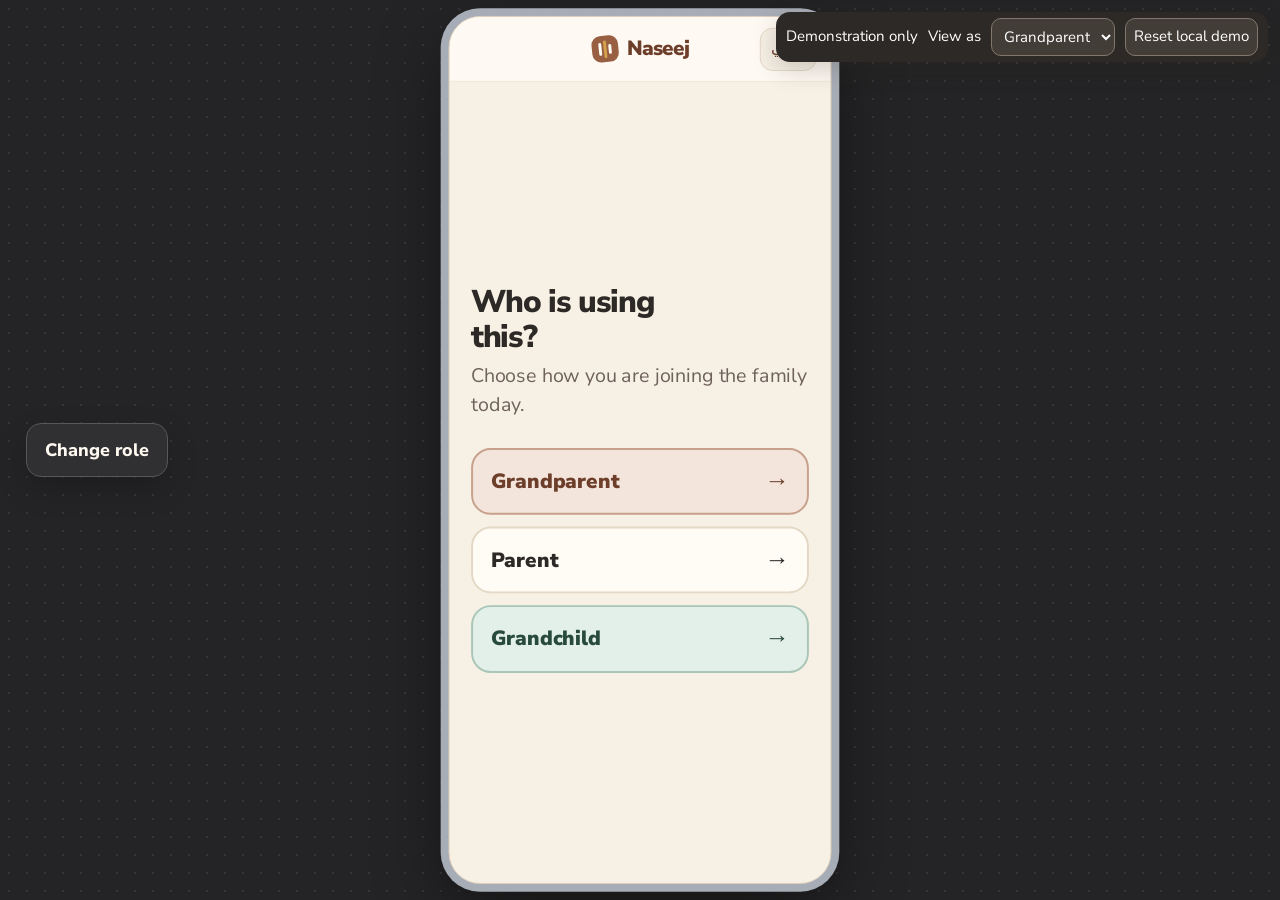
==== index.html @ 4880647a "Publish Naseej prototype on GitHub Pages" ====
<!doctype html>
<html lang="en">
<head>
  <meta charset="utf-8">
  <meta name="viewport" content="width=device-width, initial-scale=1, viewport-fit=cover">
  <meta name="theme-color" content="#f7f0e5">
  <title>Naseej — family moments, skills and stories</title>
  <link rel="stylesheet" href="app.css">
  <script src="app.js" defer></script>
</head>
<body>
  <div id="demo-tools" class="demo-tools" hidden aria-label="Prototype demonstration controls">
    <span>Demonstration only</span>
    <label for="role-switch">View as</label>
    <select id="role-switch"><option value="Grandparent">Grandparent</option><option value="Parent">Parent</option><option value="Grandchild">Grandchild</option></select>
    <button type="button" id="reset-demo" class="demo-reset">Reset local demo</button>
  </div>
  <button type="button" id="show-role-choice" class="stage-role-button" hidden>Change role</button>
  <main class="app-frame" id="app-frame">
    <header class="topbar">
      <button id="back-button" class="back-button" type="button" hidden><span aria-hidden="true">←</span> Back</button>
      <a class="brand" href="#home" aria-label="Naseej Home"><span class="brand-mark" aria-hidden="true"><i></i><i></i><i></i></span><span>Naseej</span></a>
      <div class="topbar-tools"><span id="role-label" class="role-label"></span><button id="language-toggle" class="language-toggle" type="button" aria-label="Switch to Arabic">عربي</button></div>
    </header>
    <section id="role-screen" class="role-screen" hidden aria-labelledby="role-title">
      <div class="role-copy"><h1 id="role-title">Who is using this?</h1><p>Choose how you are joining the family today.</p></div>
      <div class="role-options">
        <button class="role-option role-grandparent" data-role="Grandparent" type="button"><span>Grandparent</span><span class="option-arrow" aria-hidden="true">→</span></button>
        <button class="role-option role-parent" data-role="Parent" type="button"><span>Parent</span><span class="option-arrow" aria-hidden="true">→</span></button>
        <button class="role-option role-grandchild" data-role="Grandchild" type="button"><span>Grandchild</span><span class="option-arrow" aria-hidden="true">→</span></button>
      </div>
    </section>
    <div id="screen-root" class="screen-root" hidden>
      <div id="view-content" class="view-content" tabindex="-1"></div>
      <div id="action-bar" class="action-bar" hidden></div>
    </div>
    <nav id="tab-bar" class="tab-bar" aria-label="Main navigation" hidden>
      <button type="button" data-tab="home"><span class="tab-symbol" aria-hidden="true"><svg viewBox="0 0 24 24"><path d="m3.5 10 8.5-7 8.5 7v10H14v-6h-4v6H3.5z"/></svg></span><span>Home</span></button>
      <button type="button" data-tab="today"><span class="tab-symbol" aria-hidden="true"><svg viewBox="0 0 24 24"><rect x="3.5" y="5" width="17" height="16" rx="2.5"/><path d="M7.5 3v4M16.5 3v4M4 9.5h16M8 13h3v3H8z"/></svg></span><span>Today</span></button>
      <button type="button" data-tab="skills"><span class="tab-symbol" aria-hidden="true"><svg viewBox="0 0 24 24"><path d="m2.5 8.5 9.5-5 9.5 5-9.5 5zM6.5 11v5.5c3.5 2.5 7.5 2.5 11 0V11M21.5 9v6"/></svg></span><span>Skills</span></button>
      <button type="button" data-tab="memories"><span class="tab-symbol" aria-hidden="true"><svg viewBox="0 0 24 24"><rect x="4" y="4" width="14" height="16" rx="2"/><path d="M8 4V2.5h12v16h-2M7 15l3-3 2.5 2 2-2 3.5 4H7z"/></svg></span><span>Memories</span></button>
      <button type="button" data-tab="recipes"><span class="tab-symbol" aria-hidden="true"><svg viewBox="0 0 24 24"><path d="M7 3v7M4.5 3v4c0 2 1 3 2.5 3s2.5-1 2.5-3V3M7 10v11M17 3c-2 2-3 5-3 9h6V3M17 12v9"/></svg></span><span>Recipes</span></button>
    </nav>
  </main>
  <input id="media-input" type="file" accept="image/*,video/*,audio/*" multiple hidden>
  <div id="live-region" class="sr-only" aria-live="polite" aria-atomic="true"></div>
</body>
</html>
---- app.css ----
@font-face{font-family:Nunito;src:url("assets/fonts/NunitoSans-variable-latin.woff2") format("woff2");font-style:normal;font-weight:100 1000;font-display:swap}
@font-face{font-family:NaseejArabic;src:url("assets/fonts/DejaVuSans.ttf") format("truetype");font-style:normal;font-weight:100 1000;font-display:swap}
:root{font-family:Nunito,"Trebuchet MS",sans-serif;color:#2d2926;background:#f7f0e5;font-synthesis:none;text-rendering:optimizeLegibility;--sand:#f7f0e5;--cream:#fffbf5;--ink:#2d2926;--muted:#6e625b;--line:#e4d8c6;--clay:#985f42;--clay-deep:#6d3f2b;--pine:#3e6b59;--pine-deep:#284a3c;--saffron:#d3a24b;--rose:#e8c5b4;--mint:#c6ded3;--page-max:760px;--nav-h:78px;--action-h:96px;--safe-bottom:env(safe-area-inset-bottom,0px)}
*{box-sizing:border-box}html{min-width:320px;min-height:100%;background:var(--sand);scrollbar-color:#b99c7c var(--sand)}body{margin:0;min-height:100vh;background:linear-gradient(180deg,#fffbf5 0,#f7f0e5 44rem);font-size:20px;line-height:1.45}button,select{font:inherit;color:inherit}button{cursor:pointer}button:focus-visible,a:focus-visible,select:focus-visible,.photo-target:focus-visible{outline:4px solid var(--saffron);outline-offset:3px}button:active{transform:scale(.985)}img{display:block;max-width:100%;object-fit:cover}h1,h2,h3,p{margin-top:0}h1{font-size:clamp(28px,7vw,38px);line-height:1.08;letter-spacing:-.035em;font-weight:850;margin-bottom:8px}h2{font-size:28px;line-height:1.14;letter-spacing:-.025em;margin-bottom:4px}h3{font-size:22px;line-height:1.2;margin-bottom:4px}p{margin-bottom:12px}.sr-only{position:absolute;width:1px;height:1px;padding:0;margin:-1px;overflow:hidden;clip:rect(0,0,0,0);white-space:nowrap;border:0}
.app-frame{width:min(100%,var(--page-max));min-height:100dvh;margin-inline:auto;position:relative;background:rgba(255,251,245,.34);border-inline:1px solid rgba(228,216,198,.5);display:flex;flex-direction:column}.topbar{height:66px;flex:0 0 66px;display:grid;grid-template-columns:1fr auto 1fr;align-items:center;padding-inline:20px;border-bottom:1px solid rgba(228,216,198,.72);background:rgba(255,251,245,.86);z-index:3}.brand{display:flex;align-items:center;gap:9px;font-size:21px;font-weight:900;letter-spacing:-.04em;text-decoration:none;color:var(--clay-deep);grid-column:2}.brand-mark{height:27px;width:27px;border-radius:9px;background:var(--clay);display:flex;align-items:center;justify-content:center;gap:2px;transform:rotate(-6deg)}.brand-mark i{display:block;width:3px;border-radius:9px;background:var(--cream);height:13px}.brand-mark i:nth-child(2){height:18px;background:var(--saffron)}.brand-mark i:nth-child(3){height:10px}.back-button{grid-column:1;grid-row:1;justify-self:start;border:0;background:none;padding:8px 10px 8px 0;min-height:48px;color:var(--clay-deep);font-weight:800}.back-button span{font-size:25px;vertical-align:-1px;margin-right:5px}.role-label{grid-column:3;justify-self:end;font-size:16px;color:var(--muted);font-weight:750}.screen-root{display:flex;flex:1;min-height:0;flex-direction:column}.view-content{flex:1;min-height:0;overflow-y:auto;overscroll-behavior:contain;padding:22px 20px calc(var(--action-h) + var(--nav-h) + 20px + var(--safe-bottom));scrollbar-width:thin}.view-content.no-action{padding-bottom:calc(var(--nav-h) + 26px + var(--safe-bottom))}.action-bar{position:fixed;z-index:4;bottom:calc(var(--nav-h) + var(--safe-bottom));left:50%;transform:translateX(-50%);width:min(100%,var(--page-max));padding:12px 20px 14px;background:linear-gradient(180deg,rgba(247,240,229,0),#f7f0e5 23%);}.action-bar[hidden]{display:none}.primary-button,.secondary-button{display:flex;width:100%;min-height:68px;align-items:center;justify-content:center;text-align:center;border-radius:18px;padding:12px 18px;font-size:20px;line-height:1.2;font-weight:850;text-decoration:none;transition:transform .14s ease,background-color .18s ease,border-color .18s ease}.primary-button{border:2px solid var(--clay);background:var(--clay);color:#fffdf8}.primary-button.pine-action{background:var(--pine);border-color:var(--pine)}.primary-button:disabled{background:#ddd2c2;border-color:#ddd2c2;color:#615a53;cursor:default;transform:none}.secondary-button{border:2px solid var(--clay);color:var(--clay-deep);background:var(--cream)}.quiet-button{border:0;background:transparent;color:var(--clay-deep);min-height:60px;padding:10px 16px;font-weight:800;text-decoration:underline;text-decoration-color:#c7a98b;text-underline-offset:4px}.action-caption{text-align:center;color:var(--muted);font-size:16px;margin:7px 0 0}
.tab-bar{position:fixed;z-index:5;bottom:0;left:50%;transform:translateX(-50%);width:min(100%,var(--page-max));height:calc(var(--nav-h) + var(--safe-bottom));padding:7px 8px calc(7px + var(--safe-bottom));display:grid;grid-template-columns:repeat(5,1fr);background:#fffbf5;border-top:1px solid var(--line)}.tab-bar[hidden]{display:none}.tab-bar button{border:0;background:transparent;min-width:0;min-height:62px;display:flex;flex-direction:column;align-items:center;justify-content:center;gap:0;border-radius:15px;color:#6e625b;font-size:16px;font-weight:800;line-height:1.1;padding:2px 0}.tab-bar button[aria-current="page"]{color:var(--clay-deep);background:#f1e4d5}.tab-symbol{height:32px;font-size:28px;font-weight:700;line-height:1.05}
.screen-heading{margin-bottom:18px}.screen-heading p{color:var(--muted);font-size:20px;margin:4px 0 0}.synthetic-note{font-size:16px;color:var(--muted);text-align:center}.home-welcome{display:flex;align-items:flex-start;justify-content:space-between;gap:12px;margin-bottom:17px}.home-welcome h1{margin:0}.family-tag{display:inline-flex;align-items:center;gap:8px;border-radius:999px;background:#f3e8da;padding:7px 12px;font-size:16px;font-weight:800;color:var(--clay-deep);white-space:nowrap}.family-tag:before{content:"";height:10px;width:10px;border-radius:50%;background:var(--saffron)}.weave{position:relative;isolation:isolate;height:clamp(275px,46vh,390px);min-height:275px;overflow:hidden;border-radius:29px;border:1px solid #d9c8af;background-color:#ebdfcc;background-image:radial-gradient(#d3a24b33 1px,transparent 1px),linear-gradient(140deg,#efe4d2,#dfceb4);background-size:19px 19px,auto;padding:18px}.weave:after{content:"";position:absolute;inset:12px;border:1px solid #cdbb9f;border-radius:22px;pointer-events:none}.weave-thread{position:absolute;inset:0;width:100%;height:100%;z-index:0}.weave-thread path{fill:none;stroke-width:4;stroke-linecap:round}.thread-clay{stroke:#985f42}.thread-pine{stroke:#3e6b59}.thread-gold{stroke:#d3a24b;stroke-width:6!important}.weave-photo{position:absolute;z-index:1;border:5px solid #fffbf5;border-radius:12px;box-shadow:0 7px 18px #443b3029;overflow:hidden}.weave-photo img{width:100%;height:100%}.weave-photo.one{width:38%;height:36%;left:8%;top:8%;transform:rotate(-5deg)}.weave-photo.two{width:38%;height:36%;right:8%;top:31%;transform:rotate(4deg)}.weave-photo.three{width:37%;height:35%;left:10%;bottom:8%;transform:rotate(3deg)}.weave-label{position:absolute;z-index:2;border-radius:18px;padding:7px 11px;border:2px solid var(--cream);font-size:16px;font-weight:900;box-shadow:0 4px 12px #43382a20}.weave-label.grandma{left:9%;top:49%;background:var(--rose);color:var(--clay-deep)}.weave-label.grandson{right:7%;bottom:9%;background:var(--mint);color:var(--pine-deep)}.weave-caption{margin:14px 0 0;display:flex;align-items:center;gap:10px;color:#51483e;font-size:18px;font-weight:650}.weave-caption:before{content:"";display:block;width:23px;height:3px;border-radius:3px;background:var(--saffron)}
.moment-list,.card-list,.skill-list,.recipe-list{display:grid;gap:16px}.moment-card,.story-card,.skill-card,.recipe-card,.prompt-card,.answer-summary,.myday-card{background:var(--cream);border:1px solid var(--line);border-radius:24px;padding:15px;box-shadow:0 7px 20px #493b2710}.moment-card img,.story-card img,.recipe-card>img{width:100%;height:clamp(190px,54vw,285px);border-radius:16px;background:#e8ddcd}.card-meta{display:flex;align-items:center;gap:9px;margin:12px 0 10px;font-size:18px;font-weight:850}.person-dot{width:14px;height:14px;border-radius:50%;flex:0 0 auto}.person-dot.grandma{background:var(--clay)}.person-dot.grandson{background:var(--pine)}.person-dot.parent{background:#78664e}.moment-time{margin-left:auto;color:var(--muted);font-size:16px;font-weight:700}.play-button{min-height:60px;min-width:132px;padding:9px 18px;border:2px solid var(--line);border-radius:17px;background:#f5eee4;display:flex;align-items:center;justify-content:center;gap:11px;font-weight:850}.play-button .play-mark{display:grid;place-items:center;width:31px;height:31px;border-radius:50%;color:white;background:var(--clay);font-size:14px}.play-button.is-playing{border-color:var(--saffron);background:#f7eedc}.play-button.is-playing .play-mark{background:var(--pine)}.moment-card .play-button{width:100%}.person-moments{display:grid;gap:14px}.person-moments .moment-card{background:#f9f3e9}
.sheet-panel{padding:16px;border-radius:24px;background:var(--cream);border:1px solid var(--line);margin-bottom:15px}.sheet-panel h2{font-size:23px}.photo-preview{width:100%;height:min(34vh,260px);min-height:150px;border-radius:18px;background:#ede3d4;object-fit:cover}.photo-placeholder{display:grid;place-items:center;min-height:165px;border-radius:18px;background:#f2e8da;color:var(--muted);font-weight:750;text-align:center;padding:14px}.button-stack{display:grid;gap:10px}.recording-box{display:flex;align-items:center;gap:16px;padding:12px 0}.mic-button{width:76px;height:76px;flex:0 0 76px;border-radius:50%;border:0;background:var(--clay);color:#fff;font-size:28px;display:grid;place-items:center;box-shadow:0 0 0 8px #985f4218}.mic-button.recording{background:var(--pine);box-shadow:0 0 0 8px #3e6b5922;animation:record-pulse 1.8s ease-in-out infinite}.mic-copy{font-size:20px;font-weight:850}.mic-copy small{display:block;font-size:16px;font-weight:650;color:var(--muted)}@keyframes record-pulse{50%{box-shadow:0 0 0 13px #3e6b5910}}.calm-note{padding:11px 13px;border-radius:14px;background:#f0e7d9;color:#4c443d;font-size:17px}.audio-player{width:100%;min-height:48px;margin-top:10px;accent-color:var(--clay)}
.prompt-photo{width:100%;height:min(37vh,300px);min-height:205px;border-radius:25px;object-fit:cover;margin-bottom:15px}.prompt-card{padding:18px;margin-bottom:16px}.prompt-actions{display:grid;gap:11px}.prompt-actions button{min-height:68px}.later-action{width:100%;margin-top:8px}.shelf-grid,.memory-grid{display:grid;grid-template-columns:1fr 1fr;gap:12px}.shelf-item,.memory-tile{padding:8px;border-radius:20px;background:var(--cream);border:1px solid var(--line);text-align:left;font-weight:850;min-height:64px}.shelf-item img,.memory-tile img{width:100%;aspect-ratio:1.08;object-fit:cover;border-radius:14px;margin-bottom:8px}.tap-instruction{text-align:center;font-weight:850;margin-bottom:12px}.photo-target{position:relative;border:0;padding:0;width:100%;display:block;overflow:hidden;border-radius:23px;background:#eee2d1;touch-action:manipulation}.photo-target img{width:100%;height:min(49vh,430px);min-height:260px;object-fit:cover;pointer-events:none}.point-dot{position:absolute;width:22px;height:22px;border-radius:50%;background:var(--clay);border:4px solid var(--cream);box-shadow:0 0 0 6px #985f4252;transform:translate(-50%,-50%);pointer-events:none}.confirm-card{display:flex;align-items:center;gap:14px;width:100%;min-height:78px;border:2px solid var(--line);border-radius:20px;padding:14px;background:var(--cream);text-align:left;margin-top:14px}.confirm-card[aria-pressed="true"]{border-color:var(--saffron);background:#f8f0df}.checkbox{width:30px;height:30px;border:2px solid #897967;border-radius:8px;display:grid;place-items:center;flex:0 0 auto}.confirm-card[aria-pressed="true"] .checkbox{background:var(--saffron);border-color:#9e7634;color:#2d2926}.confirm-main{font-weight:900;display:block}.confirm-help{font-size:16px;color:var(--muted);display:block}.success-note{padding:14px;border-radius:17px;background:#e8eee7;margin:12px 0;color:var(--pine-deep);font-weight:750}.skill-card{padding:0;overflow:hidden}.skill-card img{height:clamp(160px,44vw,230px);width:100%}.skill-card-copy{padding:16px}.skill-teacher{display:inline-flex;align-items:center;gap:8px;font-size:17px;font-weight:850;margin:6px 0 8px}.skill-card-copy p{color:var(--muted);margin:0 0 14px}.skill-card-copy .secondary-button{min-height:60px}.skill-detail-photo{width:100%;height:min(32vh,245px);min-height:165px;border-radius:22px;object-fit:cover;margin:12px 0 17px}.step-copy{padding:18px;border-radius:22px;background:#f0e4d4;margin:0 0 14px;font-size:21px;font-weight:700}.step-position{font-size:17px;color:var(--muted);font-weight:800}.story-card img{height:210px}.story-card h3{margin:12px 0}.recipe-card{padding:12px}.recipe-card>img{height:210px}.recipe-card h3{margin:13px 4px 2px}.recipe-byline{margin:0 4px 11px;color:var(--muted);font-size:18px}.recipe-card .play-button{width:100%;margin:8px 0 12px}.recipe-details{display:grid;gap:7px;padding:0 4px 5px}.recipe-line{padding:9px 11px;border-radius:12px;font-size:18px}.recipe-line.active{background:#f3e8cb;box-shadow:inset 0 0 0 1px #d3a24b}.recipe-line strong{font-weight:900}.empty-note{padding:20px;border-radius:20px;background:#f2e9dd;color:#514941}
.role-screen{min-height:calc(100dvh - 66px);display:flex;flex-direction:column;justify-content:center;gap:23px;padding:28px 22px 45px}.role-screen[hidden]{display:none}.wordmark-large{display:inline-flex;align-items:center;color:var(--clay-deep);font-weight:950;font-size:23px;letter-spacing:-.04em;margin-bottom:22px}.role-copy h1{max-width:13ch}.role-copy p{color:var(--muted);max-width:36ch}.role-options{display:grid;gap:12px}.role-option{min-height:74px;border:2px solid var(--line);border-radius:20px;background:var(--cream);padding:14px 18px;display:flex;align-items:center;justify-content:space-between;text-align:left;font-size:21px;font-weight:900}.role-grandparent{border-color:#c7a18c;background:#f4e5dc;color:var(--clay-deep)}.role-grandchild{border-color:#a9c6b7;background:#e3efe9;color:var(--pine-deep)}.option-arrow{font-size:25px}.demo-tools{position:fixed;z-index:10;top:10px;left:50%;transform:translateX(-50%);width:min(calc(100% - 20px),740px);min-height:48px;background:#2d2926;color:white;border-radius:14px;padding:6px 10px;display:flex;align-items:center;gap:10px;font-size:15px;box-shadow:0 8px 24px #30261b33}.demo-tools[hidden]{display:none}.demo-tools label{margin-left:auto}.demo-tools select,.demo-reset{min-height:38px;border:1px solid #81776d;border-radius:10px;background:#433d37;color:white;padding:4px 8px;font-size:15px}.demo-reset{cursor:pointer}
.thread-knot{fill:#d3a24b;stroke:#fffbf5;stroke-width:3}.family-tag:before{display:none}
.preview-toolbar{display:none}
@media(min-width:700px){body{min-height:100dvh;display:flex;flex-direction:column;padding:0;background:#232325;color:#f8f4ed}.preview-toolbar{height:56px;flex:0 0 56px;display:flex;align-items:center;gap:22px;padding:0 26px;background:#1b1b1d;color:#f6f1e9;border-bottom:1px solid #3b3a3c}.preview-toolbar strong{font-size:18px;font-weight:850}.preview-toolbar span{font-size:16px;color:#c9c3bc}.preview-toolbar button{margin-left:auto;min-height:38px;padding:5px 13px;border:1px solid #615d59;border-radius:10px;background:#2d2c2e;color:#fff;font-size:16px;font-weight:750}.app-frame{position:relative;width:min(390px,calc(100vw - 40px));height:min(812px,calc(100dvh - 100px));min-height:620px;flex:none;margin:auto;border:1px solid #d9ccb9;border-radius:30px;overflow:hidden;background:var(--sand);box-shadow:0 24px 75px #0007}.topbar{flex:0 0 66px;border-radius:28px 28px 0 0}.view-content{padding:22px 20px calc(var(--action-h) + var(--nav-h) + 20px + var(--safe-bottom))}.action-bar{position:absolute;bottom:var(--nav-h);left:0;transform:none;width:100%;padding:12px 20px 14px}.tab-bar{position:absolute;bottom:0;left:0;transform:none;width:100%;border-radius:0 0 28px 28px}.role-screen{min-height:0;flex:1;overflow:auto}.role-screen[hidden]{display:none}.screen-root{flex:1;min-height:0}}
@media(max-width:480px){.demo-tools{top:5px;gap:6px;padding:5px 7px;min-height:44px;font-size:13px;white-space:nowrap}.demo-tools>span{font-size:13px}.demo-tools label{margin-left:auto}.demo-tools select,.demo-reset{font-size:13px;min-height:34px;padding:3px 5px}.demo-tools .demo-reset{max-width:76px;white-space:normal;line-height:1.1}}
@media(min-width:700px){:root{--nav-h:82px}.app-frame{box-shadow:0 0 0 1px rgba(228,216,198,.3);min-height:100vh}.topbar{padding-inline:28px}.view-content{padding-inline:28px;padding-top:30px}.action-bar{padding-inline:28px}.weave{height:385px}.moment-list{grid-template-columns:repeat(2,minmax(0,1fr))}.moment-card img{height:230px}.skill-list{grid-template-columns:repeat(2,minmax(0,1fr))}.skill-card img{height:220px}.memory-grid{grid-template-columns:repeat(2,minmax(0,1fr));gap:16px}.story-card img{height:235px}.recipe-list{grid-template-columns:repeat(2,minmax(0,1fr))}.recipe-card>img{height:205px}.role-screen{padding-inline:54px}.role-options{max-width:540px}}
@media(min-width:1000px){body{padding:24px 0}.app-frame{min-height:calc(100vh - 48px);border:1px solid var(--line);border-radius:30px;overflow:hidden}.topbar{border-radius:30px 30px 0 0}.tab-bar{bottom:24px;border-radius:0 0 30px 30px}.action-bar{bottom:calc(var(--nav-h) + 24px)}.view-content{padding-bottom:calc(var(--action-h) + var(--nav-h) + 38px)}}
@media(max-height:740px) and (max-width:699px){:root{--nav-h:72px;--action-h:88px}.topbar{height:58px;flex-basis:58px}.view-content{padding-top:15px}.weave{height:250px;min-height:250px}.prompt-photo{height:190px;min-height:170px}.role-screen{min-height:calc(100dvh - 58px);padding-block:16px}.role-option{min-height:64px}}
@media(prefers-reduced-motion:reduce){*,*::before,*::after{scroll-behavior:auto!important;animation-duration:.01ms!important;animation-iteration-count:1!important;transition-duration:.01ms!important}}
@media(min-width:700px){body{height:100dvh;min-height:0;padding:0!important;overflow:hidden}.preview-toolbar{height:56px;flex-basis:56px}.app-frame{height:min(812px,calc(100dvh - 76px));min-height:0!important;margin:auto;overflow:hidden;color:var(--ink)}.home-welcome{flex-direction:column;gap:8px}.home-welcome h1{font-size:32px}.action-bar{bottom:var(--nav-h);left:0;transform:none;width:100%}.tab-bar{bottom:0;left:0;transform:none;width:100%;border-radius:0 0 28px 28px}.view-content{min-height:0;scrollbar-width:none}.view-content::-webkit-scrollbar{display:none}.demo-tools{position:fixed;top:66px;right:24px;left:auto;transform:none;width:auto;max-width:calc(100vw - 48px)}}
@media(max-width:699px){.app-frame{height:100dvh;min-height:100dvh;overflow:hidden}.view-content{padding-bottom:calc(var(--action-h) + var(--nav-h) + 4px + var(--safe-bottom))}.home-welcome{flex-direction:column;gap:8px}.weave{height:clamp(270px,38vh,330px);min-height:270px}}
@media(min-width:700px){:root{--nav-h:78px;--action-h:96px}body{display:block;width:100vw;height:100dvh;min-height:0;margin:0;padding:0!important;overflow:hidden;background:#242426}.app-frame{position:absolute;left:50%;top:50%;width:390px;height:884px;min-height:0!important;margin:0;border:1px solid #dfd0bc;border-radius:30px;overflow:hidden;transform:translate(-50%,-50%) scale(var(--phone-scale,1));transform-origin:center center;background:var(--sand);color:var(--ink);box-shadow:0 24px 75px #0007}.topbar{flex:0 0 66px;height:66px;padding-inline:20px;border-radius:28px 28px 0 0}.screen-root{flex:1;min-height:0;overflow:hidden}.view-content{min-height:0;padding:22px 20px calc(var(--action-h) + var(--nav-h) + 20px);scrollbar-width:none}.view-content::-webkit-scrollbar{display:none}.view-content.no-action{padding-bottom:calc(var(--nav-h) + 26px)}.action-bar{position:absolute;bottom:var(--nav-h);left:0;transform:none;width:100%;padding:12px 20px 14px}.tab-bar{position:absolute;bottom:0;left:0;transform:none;width:100%;height:var(--nav-h);padding:6px 8px 7px;border-radius:0 0 28px 28px}.home-welcome{flex-direction:column;gap:8px}.home-welcome h1,h1{font-size:30px;line-height:1.1}.screen-heading h2,h2{font-size:25px}.moment-list,.skill-list,.recipe-list,.memory-grid{grid-template-columns:minmax(0,1fr);gap:14px}.moment-card img{height:225px}.skill-card img{height:220px}.story-card img,.recipe-card>img{height:210px}.role-screen{min-height:0;flex:1;overflow-y:auto;padding:20px 22px 28px;gap:18px}.role-copy h1{font-size:32px}.role-option{min-height:68px}.demo-tools{position:fixed;top:12px;right:12px;left:auto;transform:none;width:auto;max-width:calc(100vw - 24px)}}
.screen-root[hidden]{display:none!important}
/* Stitch-aligned home and recipe compositions */
.brand.home-brand{grid-column:1/3;justify-self:stretch;justify-content:flex-start;gap:11px;color:var(--clay-deep);font-size:20px;letter-spacing:0}
.home-avatar{width:40px;height:40px;flex:0 0 40px;border-radius:50%;object-fit:cover;border:2px solid #ead9c4}
.home-brand-copy{display:flex;flex-direction:column;line-height:1.15}
.home-brand-copy strong{font-size:19px;font-weight:850}
.home-brand-copy small{font-size:16px;font-weight:500;color:var(--muted)}
.relationship-row{display:grid;grid-template-columns:1fr 1fr;gap:12px;margin-bottom:15px}
.relationship-card{min-width:0;min-height:72px;display:flex;align-items:center;gap:10px;padding:10px 12px;background:var(--cream);border:1px solid var(--line);border-radius:19px}
.relationship-card .person-dot{width:42px;height:42px;border-radius:50%;border:0;flex:0 0 42px}
.relationship-card>span:last-child{display:flex;flex-direction:column;min-width:0}
.relationship-card small{font-size:15px;line-height:1.2;color:var(--muted)}
.relationship-card strong{font-size:18px;line-height:1.2;white-space:nowrap}
.woven-panel,.recent-panel{padding:14px;background:var(--cream);border:1px solid var(--line);border-radius:23px}
.woven-panel{margin-bottom:14px;background:#fffaf2}
.woven-panel h1{font-size:21px;line-height:1.2;letter-spacing:-.02em;margin:2px 2px 12px}
.woven-photos{display:grid;grid-template-columns:repeat(3,minmax(0,1fr));gap:9px}
.woven-photo{min-width:0;padding:6px 6px 7px;border:1px solid #e4d8c6;border-radius:13px;background:#fbf4e9;text-align:center}
.woven-photo img{width:100%;height:82px;border-radius:9px;object-fit:cover}
.woven-photo span{display:block;margin-top:5px;font-size:16px;line-height:1.1}
.thread-caption{display:flex;align-items:center;justify-content:center;gap:7px;margin:10px 0 0;color:var(--muted);font-size:16px;line-height:1.25;text-align:center}
.thread-swatch{width:10px;height:10px;flex:0 0 10px;border-radius:50%}
.clay-swatch{background:var(--clay)}.gold-swatch{background:var(--saffron)}
.recent-panel{padding:13px 14px}
.recent-panel h2{font-size:21px;line-height:1.2;margin:0 0 10px}
.recent-row{display:flex;width:100%;align-items:center;gap:10px;min-height:48px;padding:7px 9px;margin-top:8px;border:1px solid #e6d9c9;border-radius:12px;background:#fbf4e9;text-align:left;font:inherit;cursor:pointer}
.recent-row>span:last-child{display:flex;flex-direction:column;line-height:1.2}
.recent-row small{font-size:15px;color:var(--muted)}.recent-row strong{font-size:17px;font-weight:700}
.exchange-list:empty{display:none}
.recipe-card{display:flex;flex-direction:column;gap:10px;padding:12px;border-radius:22px}
.recipe-art{height:126px;overflow:hidden;border-radius:15px;background:#eadcc9}
.recipe-art svg{display:block;width:100%;height:100%;object-fit:cover}
.recipe-art img{display:block;width:100%;height:100%;object-fit:cover}
.recipe-copy{display:flex;flex-direction:column;gap:4px}
.recipe-copy .recipe-byline{font-size:16px;line-height:1.2;margin:0;color:var(--clay)}
.recipe-copy .recipe-byline.grandson{color:var(--pine)}
.recipe-copy h2{font-size:22px;line-height:1.2;margin:0}
.recipe-description{font-size:16px;line-height:1.4;color:var(--muted);margin:0}
.recipe-bottom{display:flex;align-items:center;justify-content:space-between;gap:8px}
.ingredient-list{display:flex;flex-wrap:wrap;align-items:center;gap:5px;min-width:0}
.ingredient-chip{padding:4px 7px;border-radius:7px;background:#f4ede2;color:#574a3f;font-size:16px;line-height:1.2}
.ingredient-chip.active{background:#ecd49d;color:#30291f;box-shadow:inset 0 0 0 1px #d3a24b}
.recipe-card .play-button{width:auto;min-width:96px;min-height:58px;flex:0 0 auto;padding:8px 12px;border:0;border-radius:13px;background:var(--clay);color:white}
.recipe-details{padding:5px 0 0}
.recipe-details[hidden]{display:none}
.recipe-line{padding:9px 10px;border-radius:10px;background:#f6f0e6;font-size:16px;margin-top:5px}
.recipe-line.active{background:#f1e2bf;box-shadow:inset 0 0 0 1px #d3a24b}
.app-frame.has-sheet .view-content{position:static;overflow:visible;padding:0}
.moment-underlay{position:absolute;z-index:1;inset:88px 20px 92px;overflow:hidden;color:#ac684a}
.moment-underlay h2{font-size:23px;margin-bottom:15px}
.moment-underlay img{width:100%;height:43%;margin-bottom:12px;border-radius:22px;object-fit:cover}
.moment-scrim{position:absolute;z-index:4;inset:0;background:#332b2540;backdrop-filter:blur(4px)}
.moment-sheet{position:absolute;z-index:7;left:0;right:0;bottom:0;height:84%;max-height:740px;overflow-y:auto;padding:19px 16px 112px;border-radius:27px 27px 0 0;background:var(--cream);box-shadow:0 -12px 30px #332b2520}
.moment-sheet-heading{display:flex;align-items:flex-start;justify-content:space-between;gap:12px;margin-bottom:12px}
.moment-sheet-heading h1{font-size:23px;line-height:1.2;color:var(--clay);margin:0 0 5px}
.moment-sheet-heading p{font-size:17px;line-height:1.35;margin:0;color:var(--muted)}
.sheet-close{min-height:42px;padding:6px 12px;border:0;border-radius:12px;background:#f2e9dd;color:var(--clay-deep);font-size:16px;font-weight:800}
.moment-sheet .sheet-panel{padding:11px 12px;border-radius:18px;margin-bottom:9px}
.moment-sheet .sheet-panel h2{font-size:18px;margin-bottom:7px}
.moment-sheet .photo-placeholder{min-height:72px;padding:9px;font-size:16px}
.moment-sheet .photo-preview{height:78px;min-height:78px;width:78px;border-radius:12px}
.moment-sheet .button-stack{grid-template-columns:1fr 1fr;gap:8px;margin-top:9px!important}
.moment-sheet .secondary-button{min-height:50px;padding:8px 10px;border-radius:14px;font-size:16px}
.moment-sheet .recording-box{padding:4px 0}
.moment-sheet .mic-button{width:62px;height:62px;flex-basis:62px;font-size:22px}.mic-button svg{width:27px;height:27px;fill:none;stroke:currentColor;stroke-width:2;stroke-linecap:round;stroke-linejoin:round}.stop-mark{width:18px;height:18px;border-radius:3px;background:currentColor}
.moment-sheet .mic-copy{font-size:17px}.moment-sheet .mic-copy small{font-size:15px}
.moment-sheet .synthetic-note{margin:7px 0 0}
.app-frame.has-sheet .action-bar{z-index:9;bottom:0;padding:10px 16px 15px;background:linear-gradient(180deg,#fffbf500,#fffbf5 20%)}
@media(min-width:700px){.app-frame.has-sheet .moment-sheet{height:84%}.woven-photo img{height:82px}.woven-panel,.recent-panel{padding-inline:14px}.view-content{padding:22px 20px calc(var(--action-h) + var(--nav-h) + 20px)}}
@media(prefers-reduced-motion:reduce){.moment-scrim{backdrop-filter:none}}
.tab-symbol{display:grid;place-items:center;width:27px;height:28px;font-size:0;line-height:1}
.tab-symbol svg{width:24px;height:24px;fill:none;stroke:currentColor;stroke-width:1.8;stroke-linecap:round;stroke-linejoin:round}
.tab-bar button[aria-current="page"]{background:var(--clay);color:#fffaf2}
.tab-bar button[data-tab="recipes"][aria-current="page"]{background:var(--mint);color:var(--pine-deep)}
.stage-role-button{display:none;position:fixed;z-index:8;min-height:54px;padding:12px 18px;border:1px solid #57575a;border-radius:15px;background:#302f31;color:#fff9f1;font-size:18px;font-weight:800;cursor:pointer;box-shadow:0 12px 30px #0003}
@media(min-width:1000px){.stage-role-button:not([hidden]){display:block;left:26px;top:50%;transform:translateY(-50%)}}
@media(min-width:700px) and (max-width:999px){.stage-role-button:not([hidden]){display:block;left:14px;top:14px;min-height:44px;padding:7px 11px;font-size:15px}}
@media(max-width:699px){.stage-role-button:not([hidden]){display:block;right:7px;top:7px;min-height:40px;padding:6px 10px;font-size:14px}}
@media(min-width:700px){body{background-color:#242426;background-image:radial-gradient(#363638 1px,transparent 1px);background-size:18px 18px}.app-frame{border-radius:32px;box-shadow:0 0 0 8px #a7adb6,0 24px 75px #0007}}
.recipe-add-button{margin:0 0 13px}
.recipe-link{cursor:pointer;transition:transform .16s ease,border-color .16s ease}
.recipe-link:hover{border-color:#c8a88d;transform:translateY(-1px)}
.recipe-link:focus-visible{outline:4px solid var(--saffron);outline-offset:3px}
.recipe-open-label{flex:0 0 auto;padding:7px 9px;border-radius:9px;background:#f2e8da;color:var(--clay-deep);font-size:16px;font-weight:800;white-space:nowrap}
.recipe-detail-card{display:flex;flex-direction:column;gap:12px;padding:14px;border:1px solid var(--line);border-radius:23px;background:var(--cream)}
.recipe-detail-art{height:190px}
.recipe-detail-card>.recipe-byline{font-size:17px;line-height:1.25;margin:0;color:var(--clay);font-weight:750}
.recipe-detail-card>.recipe-byline.grandson{color:var(--pine)}
.recipe-detail-card>h2{font-size:21px;line-height:1.2;margin:2px 0 -5px}
.recipe-detail-ingredients{display:flex;flex-wrap:wrap;gap:7px}
.recipe-detail-ingredients .ingredient-chip{padding:7px 10px}
.recipe-steps-heading{margin-top:7px!important}
.recipe-checklist{display:grid;gap:8px}
.recipe-step{display:grid;grid-template-columns:30px 1fr;align-items:center;gap:11px;width:100%;min-height:64px;padding:11px 12px;border:1px solid var(--line);border-radius:15px;background:#fbf5eb;text-align:left;font:inherit;font-size:18px;line-height:1.35;cursor:pointer}
.check-mark{display:grid;place-items:center;width:28px;height:28px;border:2px solid #9c8977;border-radius:8px;background:var(--cream);color:#fff;font-size:20px;font-weight:900}
.recipe-step[aria-pressed="true"]{background:#f3eadc;color:#65594e}
.recipe-step[aria-pressed="true"] .check-mark{border-color:var(--pine);background:var(--pine)}
.recipe-step[aria-pressed="true"]>span:last-child{text-decoration:line-through;text-decoration-thickness:2px;text-decoration-color:#8d7a66}
.recipe-step.is-speaking{border-color:var(--saffron);background:#f6edda;box-shadow:0 0 0 2px #d3a24b33}
.recipe-narration{display:grid;gap:8px;padding:14px;border-radius:17px;background:#f2e8da}
.recipe-narration h2,.recipe-shared-photos h2{font-size:20px;margin:0}
.recipe-narration p{margin:0;color:var(--muted);font-size:16px}
.recipe-narration .play-button{min-height:60px;width:100%;background:var(--pine);border-color:var(--pine);color:white}
.recipe-shared-photos{display:grid;gap:9px;margin-top:3px}
.recipe-shared-grid{display:grid;grid-template-columns:repeat(2,minmax(0,1fr));gap:8px}
.recipe-shared-grid img{width:100%;height:130px;border-radius:13px;object-fit:cover}
.recipe-moment-label{margin:0 0 10px;font-size:17px;font-weight:800;color:var(--clay-deep)}
.recipe-editor{display:grid;gap:13px}
.recipe-field{display:grid;gap:6px;font-size:18px;font-weight:800;color:var(--ink)}
.recipe-field input,.recipe-field textarea{width:100%;min-height:54px;padding:12px 14px;border:1px solid #cbb9a4;border-radius:14px;background:var(--cream);color:var(--ink);font:inherit;font-size:18px;line-height:1.4}
.recipe-field textarea{min-height:80px;resize:vertical}
.recipe-field input::placeholder,.recipe-field textarea::placeholder{color:#776b5f;opacity:1}
.recipe-upload-panel{display:grid;gap:8px;padding:13px;border:1px solid var(--line);border-radius:18px;background:var(--cream)}
.recipe-upload-panel h2{font-size:19px;line-height:1.2;margin:0}
.recipe-upload-placeholder{margin:0;padding:10px;border-radius:12px;background:#f2e8da;color:var(--muted);font-size:16px}
.recipe-upload-preview{width:100%;height:150px;border-radius:13px;object-fit:cover}
.recipe-upload-panel .secondary-button{min-height:54px;font-size:17px}
.recipe-recording-list{display:grid;gap:8px}
.recipe-recording-item{display:grid;grid-template-columns:1fr auto;align-items:center;gap:5px 10px;padding:9px 10px;border-radius:13px;background:#f7f0e5}
.recipe-recording-item>span{font-size:17px;font-weight:800}
.recipe-recording-item .audio-player{grid-column:1/-1;margin-top:0}
.recipe-recording-item .quiet-button{grid-column:2;grid-row:1;min-height:42px;padding:5px 9px;font-size:16px}
.recipe-narration .play-button{min-height:58px}
.family-audio{display:grid;gap:6px;width:100%;padding:10px 11px;border:1px solid #e6d8c7;border-radius:15px;background:#f8f1e7}
.audio-player-row{display:grid;grid-template-columns:minmax(108px,1fr) auto minmax(45px,72px);align-items:center;gap:8px}
.audio-toggle,.audio-stop{display:flex;align-items:center;justify-content:center;gap:7px;min-width:0;min-height:50px;padding:7px 10px;border:0;border-radius:13px;font:inherit;font-size:17px;font-weight:850;cursor:pointer}
.audio-toggle{background:var(--clay);color:#fffaf2}
.audio-stop{background:#eee4d6;color:var(--clay-deep)}
.audio-stop:disabled{opacity:.56;cursor:default}
.audio-control-icon{display:grid;place-items:center;width:23px;height:23px;flex:0 0 23px}
.audio-control-icon svg{display:block;width:22px;height:22px;fill:currentColor;stroke:currentColor;stroke-width:1.5;stroke-linecap:round;stroke-linejoin:round}
.audio-wave{height:29px;display:flex;align-items:center;justify-content:center;gap:3px;color:var(--saffron)}
.audio-wave i{display:block;width:3px;height:8px;border-radius:5px;background:currentColor;opacity:.9}
.audio-wave i:nth-child(2),.audio-wave i:nth-child(8){height:14px}.audio-wave i:nth-child(3),.audio-wave i:nth-child(7){height:19px}.audio-wave i:nth-child(4),.audio-wave i:nth-child(6){height:11px}.audio-wave i:nth-child(5){height:23px}
.family-audio.is-playing .audio-wave{color:var(--pine)}
.family-audio.is-playing .audio-wave i{animation:audio-wave 520ms ease-in-out infinite alternate;transform-origin:center;will-change:transform}
.family-audio.is-playing .audio-wave i:nth-child(2n){animation-delay:150ms}.family-audio.is-playing .audio-wave i:nth-child(3n){animation-delay:290ms}
@keyframes audio-wave{to{transform:scaleY(.2);opacity:.5}}
.audio-seek{display:block;width:100%;height:25px;margin:0;accent-color:var(--clay);cursor:pointer}
.audio-time-row{display:flex;align-items:center;justify-content:space-between;gap:10px;color:var(--muted);font-size:16px;line-height:1.2}
.audio-time-row time{font-variant-numeric:tabular-nums;color:var(--ink);font-weight:750}
.recipe-recording-item .family-audio{grid-column:1/-1}
@media(prefers-reduced-motion:reduce){.family-audio.is-playing .audio-wave i{animation:audio-wave 1.2s ease-in-out infinite alternate!important;transform-origin:center;will-change:transform}}
.content-card{cursor:pointer}.content-card:focus-visible{outline:4px solid var(--saffron);outline-offset:3px}.content-card:hover{border-color:#c8a88d}.woven-photo.content-card{width:100%;font:inherit;color:inherit}.woven-photo.content-card img{pointer-events:none}.moment-card.content-card{display:block;text-align:left}.skill-card.content-card{display:block;text-align:left}.detail-media-list{display:grid;gap:12px}.detail-image-button{position:relative;display:block;width:100%;padding:0;border:0;border-radius:18px;overflow:hidden;background:#e8ddcd}.detail-image{width:100%;height:min(45vh,390px);border-radius:18px;object-fit:cover}.detail-image-button>span{display:block;padding:8px;background:var(--cream);font-size:16px;text-align:center;color:var(--clay-deep);font-weight:800}.detail-video{display:block;width:100%;max-height:45vh;border-radius:18px;background:#221f1d}.detail-attachment-audio{display:grid;gap:7px;padding:10px;border:1px solid var(--line);border-radius:15px;background:#f8f1e7}.pending-media-item{display:grid;grid-template-columns:76px 1fr auto;align-items:center;gap:9px;padding:8px;border:1px solid var(--line);border-radius:15px;background:#fbf5eb}.pending-media-item img,.pending-media-item video{width:76px;height:64px;object-fit:cover;border-radius:10px;background:#ded4c7}.pending-media-item audio{width:76px;height:44px}.pending-media-item>span{overflow-wrap:anywhere;font-size:16px;font-weight:750}.pending-media-item .quiet-button{min-height:44px;padding:6px 9px}.skill-step-editor{margin:0}.media-viewer{position:fixed;z-index:12;inset:0;display:flex;flex-direction:column;gap:12px;padding:env(safe-area-inset-top,0px) 14px calc(14px + env(safe-area-inset-bottom,0px));background:#201e1c;color:#fffaf2}.media-viewer-toolbar,.media-viewer-controls{display:flex;align-items:center;justify-content:space-between;gap:8px;min-height:55px}.media-viewer-toolbar>span{max-width:70%;overflow:hidden;text-overflow:ellipsis;white-space:nowrap;font-size:16px}.media-viewer .secondary-button{width:auto;min-height:48px;padding:8px 13px;border-color:#6e625b;background:#3a3531;color:#fffaf2;font-size:16px}.media-viewer .secondary-button:disabled{opacity:.5}.viewer-image-wrap{position:relative;flex:1;min-height:0;display:grid;place-items:center;overflow:hidden;touch-action:pan-x pan-y pinch-zoom}.viewer-image{max-width:100%;max-height:100%;object-fit:contain;transition:transform .16s ease;touch-action:pinch-zoom}.viewer-image.is-zoomed{transform:scale(2);touch-action:pan-x pan-y}.media-zoom-control{position:absolute;top:12px;right:12px;width:48px;height:48px;border:1px solid #ffffff55;border-radius:50%;display:grid;place-items:center;background:#211e1bbd;color:white;cursor:pointer}.media-zoom-control svg{width:25px;height:25px;fill:none;stroke:currentColor;stroke-width:1.8;stroke-linecap:round}.viewer-video{width:100%;height:100%;min-height:0;object-fit:contain;background:#111}.media-viewer-controls>span{font-size:16px}.detail-media-list .family-audio{margin:0}.moment-cover-video,.story-cover-video{display:block;width:100%;height:clamp(190px,54vw,285px);border-radius:16px;object-fit:cover;background:#221f1d}
.skill-step-photo,.skill-step-video{display:block;width:100%;height:min(40vh,340px);min-height:200px;object-fit:contain;border-radius:18px;background:#e8ddcd}.recipe-detail-media{display:grid;gap:10px}.recipe-detail-media .detail-image{height:190px}
.recipe-cooked-mark{display:inline-flex;align-items:center;gap:6px;min-height:40px;margin:4px 0;padding:2px 7px;border:0;border-radius:10px;background:transparent;color:var(--pine-deep);font-size:17px;font-weight:850;cursor:pointer}.recipe-cooked-mark:hover{background:#e7f0e9}.recipe-cooked-mark:focus-visible{outline:3px solid var(--saffron);outline-offset:2px}
.app-frame[dir="rtl"] .brand.home-brand{position:absolute;left:16px;top:50%;transform:translateY(-50%);grid-column:auto;justify-self:start;direction:rtl;width:max-content;max-width:calc(100% - 90px)}
.topbar{position:relative}.brand.home-brand{max-width:calc(100% - 72px)}.topbar-tools{position:absolute;top:50%;right:14px;transform:translateY(-50%);display:flex;align-items:center;gap:8px;min-width:0}.topbar-tools .role-label{grid-column:auto;justify-self:auto}.language-toggle{min-width:54px;min-height:44px;padding:5px 10px;border:1px solid var(--line);border-radius:13px;background:#f6efe5;color:var(--clay-deep);font-size:16px;font-weight:850}.language-toggle:hover{background:#eee2d1}.app-frame[dir="rtl"]{direction:rtl;font-family:NaseejArabic,Nunito,"Trebuchet MS",sans-serif}.app-frame[dir="rtl"] .back-button{padding:8px 0 8px 10px}.app-frame[dir="rtl"] .back-button span{display:inline-block;margin:0 0 0 5px;transform:scaleX(-1)}.app-frame[dir="rtl"] .brand.home-brand{grid-column:2;justify-self:center;direction:rtl;width:max-content}.app-frame[dir="rtl"] .topbar-tools{direction:rtl}.app-frame[dir="rtl"] .language-toggle{order:-1}.app-frame[dir="rtl"] .audio-seek{direction:ltr}.app-frame[dir="rtl"] .media-viewer{direction:rtl}.app-frame[dir="rtl"] .recipe-step{grid-template-columns:1fr 30px;text-align:right}.app-frame[dir="rtl"] .recipe-step .check-mark{grid-column:2;grid-row:1}.app-frame[dir="rtl"] .recipe-step>span:last-child{grid-column:1;grid-row:1}.demo-tools,.stage-role-button{direction:ltr}
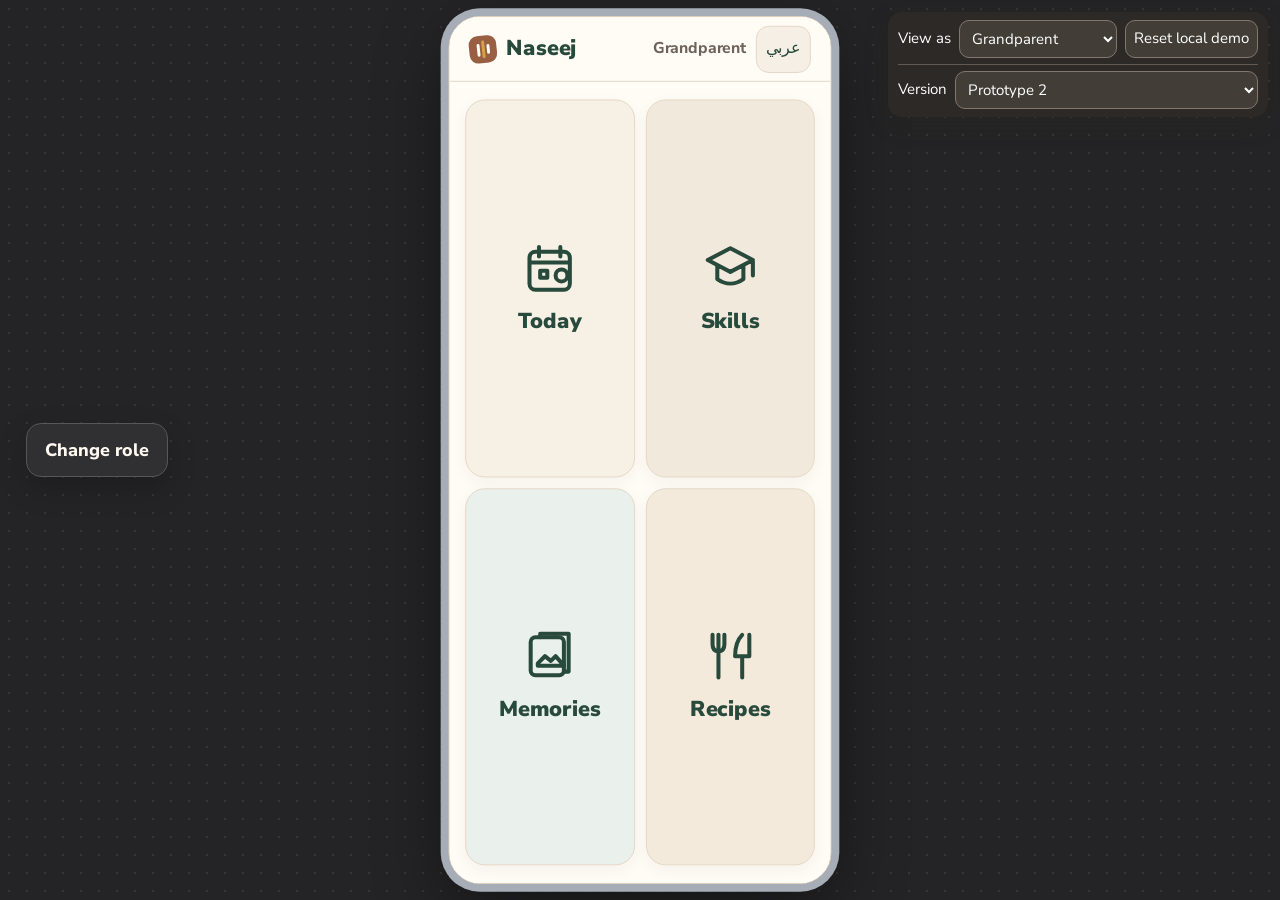
==== commit de3403ad: "Add local V2 prototype" ====
--- a/index.html
+++ b/index.html
@@ -6,15 +6,20 @@
   <meta name="theme-color" content="#f7f0e5">
   <title>Naseej — family moments, skills and stories</title>
   <link rel="stylesheet" href="app.css">
+  <script src="version-controller.js" defer></script>
   <script src="app.js" defer></script>
 </head>
 <body>
-  <div id="demo-tools" class="demo-tools" hidden aria-label="Prototype demonstration controls">
-    <span>Demonstration only</span>
-    <label for="role-switch">View as</label>
-    <select id="role-switch"><option value="Grandparent">Grandparent</option><option value="Parent">Parent</option><option value="Grandchild">Grandchild</option></select>
-    <button type="button" id="reset-demo" class="demo-reset">Reset local demo</button>
-  </div>
+  <details id="demo-tools" class="demo-tools" hidden aria-label="Prototype controls">
+    <summary class="demo-tools-toggle">Preview controls</summary>
+    <div class="demo-controls-content">
+      <div class="demo-role-row"><label for="role-switch">View as</label>
+        <select id="role-switch"><option value="Grandparent">Grandparent</option><option value="Parent">Parent</option><option value="Grandchild">Grandchild</option></select>
+        <button type="button" id="reset-demo" class="demo-reset">Reset local demo</button>
+      </div>
+      <div class="demo-version-row"><label for="version-select">Version</label><select id="version-select" aria-label="Version"><option value="v1">Prototype 1</option><option value="v2" selected>Prototype 2</option></select></div>
+    </div>
+  </details>
   <button type="button" id="show-role-choice" class="stage-role-button" hidden>Change role</button>
   <main class="app-frame" id="app-frame">
     <header class="topbar">
@@ -41,6 +46,7 @@
       <button type="button" data-tab="memories"><span class="tab-symbol" aria-hidden="true"><svg viewBox="0 0 24 24"><rect x="4" y="4" width="14" height="16" rx="2"/><path d="M8 4V2.5h12v16h-2M7 15l3-3 2.5 2 2-2 3.5 4H7z"/></svg></span><span>Memories</span></button>
       <button type="button" data-tab="recipes"><span class="tab-symbol" aria-hidden="true"><svg viewBox="0 0 24 24"><path d="M7 3v7M4.5 3v4c0 2 1 3 2.5 3s2.5-1 2.5-3V3M7 10v11M17 3c-2 2-3 5-3 9h6V3M17 12v9"/></svg></span><span>Recipes</span></button>
     </nav>
+    <iframe id="version-frame" title="Naseej prototype version" hidden></iframe>
   </main>
   <input id="media-input" type="file" accept="image/*,video/*,audio/*" multiple hidden>
   <div id="live-region" class="sr-only" aria-live="polite" aria-atomic="true"></div>
--- a/app.css
+++ b/app.css
@@ -168,3 +168,11 @@
 .recipe-cooked-mark{display:inline-flex;align-items:center;gap:6px;min-height:40px;margin:4px 0;padding:2px 7px;border:0;border-radius:10px;background:transparent;color:var(--pine-deep);font-size:17px;font-weight:850;cursor:pointer}.recipe-cooked-mark:hover{background:#e7f0e9}.recipe-cooked-mark:focus-visible{outline:3px solid var(--saffron);outline-offset:2px}
 .app-frame[dir="rtl"] .brand.home-brand{position:absolute;left:16px;top:50%;transform:translateY(-50%);grid-column:auto;justify-self:start;direction:rtl;width:max-content;max-width:calc(100% - 90px)}
 .topbar{position:relative}.brand.home-brand{max-width:calc(100% - 72px)}.topbar-tools{position:absolute;top:50%;right:14px;transform:translateY(-50%);display:flex;align-items:center;gap:8px;min-width:0}.topbar-tools .role-label{grid-column:auto;justify-self:auto}.language-toggle{min-width:54px;min-height:44px;padding:5px 10px;border:1px solid var(--line);border-radius:13px;background:#f6efe5;color:var(--clay-deep);font-size:16px;font-weight:850}.language-toggle:hover{background:#eee2d1}.app-frame[dir="rtl"]{direction:rtl;font-family:NaseejArabic,Nunito,"Trebuchet MS",sans-serif}.app-frame[dir="rtl"] .back-button{padding:8px 0 8px 10px}.app-frame[dir="rtl"] .back-button span{display:inline-block;margin:0 0 0 5px;transform:scaleX(-1)}.app-frame[dir="rtl"] .brand.home-brand{grid-column:2;justify-self:center;direction:rtl;width:max-content}.app-frame[dir="rtl"] .topbar-tools{direction:rtl}.app-frame[dir="rtl"] .language-toggle{order:-1}.app-frame[dir="rtl"] .audio-seek{direction:ltr}.app-frame[dir="rtl"] .media-viewer{direction:rtl}.app-frame[dir="rtl"] .recipe-step{grid-template-columns:1fr 30px;text-align:right}.app-frame[dir="rtl"] .recipe-step .check-mark{grid-column:2;grid-row:1}.app-frame[dir="rtl"] .recipe-step>span:last-child{grid-column:1;grid-row:1}.demo-tools,.stage-role-button{direction:ltr}
+.demo-version-row{display:flex;align-items:center;gap:8px;flex:0 0 100%;padding-top:4px;border-top:1px solid #625a52}.demo-version-row label{margin-inline-start:auto}.demo-version-row select{min-height:38px;border:1px solid #81776d;border-radius:10px;background:#433d37;color:white;padding:4px 8px;font-size:15px}#version-frame{position:absolute;inset:0;width:100%;height:100%;border:0;background:#fffbf5;z-index:6}#version-frame[hidden]{display:none!important}.app-frame>#version-frame{z-index:6}
+@media(min-width:700px){.demo-tools{flex-wrap:wrap;max-width:calc(100vw - 48px)}.demo-version-row{flex-basis:100%}}
+@media(max-width:699px){.demo-tools{flex-wrap:wrap;top:5px;max-height:none;overflow:visible}.demo-version-row{flex-basis:100%;padding-top:2px}.demo-version-row select{min-height:32px}}
+.demo-tools{display:grid;grid-template-columns:minmax(0,1fr);gap:6px;padding:8px 10px;width:min(380px,calc((100vw - 390px)/2 - 28px));min-width:270px;max-width:calc(100vw - 24px);white-space:normal}.demo-role-row{display:grid;grid-template-columns:auto minmax(90px,1fr) auto;align-items:center;gap:8px;width:100%}.demo-role-row label{margin:0}.demo-role-row select{width:100%;min-width:0}.demo-role-row .demo-reset{max-width:none;white-space:nowrap}.demo-version-row{display:grid;grid-template-columns:auto minmax(0,1fr);align-items:center;gap:8px;flex-basis:auto;width:100%;padding-top:6px}.demo-version-row label{margin:0}.demo-version-row select{width:100%;min-width:0}
+@media(max-width:699px){.demo-tools{top:5px;left:50%;right:auto;transform:translateX(-50%);width:calc(100vw - 12px);min-width:0;max-width:440px;padding:6px 8px;gap:4px}.demo-role-row{grid-template-columns:auto minmax(60px,1fr) auto;gap:6px}.demo-role-row select,.demo-role-row .demo-reset,.demo-version-row select{min-height:36px;padding:3px 6px;font-size:14px}.demo-role-row .demo-reset{max-width:108px;white-space:normal;line-height:1.05}.demo-version-row{padding-top:3px}.demo-version-row label{font-size:14px}#demo-tools:not([hidden])~.stage-role-button{display:none}}
+.demo-tools{padding:0;overflow:hidden}.demo-tools-toggle{display:none}.demo-controls-content{display:grid;gap:6px;padding:8px 10px}.demo-role-row{padding:0}.demo-version-row{padding-top:6px;border-top:1px solid #625a52}.demo-tools[hidden]{display:none!important}
+@media(min-width:700px){.demo-tools{width:min(380px,calc((100vw - 390px)/2 - 28px));min-width:270px}.demo-tools-toggle{display:none}.demo-controls-content{padding:8px 10px}}
+@media(max-width:699px){.demo-tools{left:6px;right:auto;transform:none;width:max-content;min-width:0;max-width:calc(100vw - 12px);padding:0;overflow:hidden}.demo-tools-toggle{display:block;min-height:42px;padding:8px 12px;color:white;font-size:14px;font-weight:800;list-style:none;cursor:pointer}.demo-tools-toggle::-webkit-details-marker{display:none}.demo-tools[open]{width:calc(100vw - 12px);max-width:440px}.demo-tools[open] .demo-controls-content{padding:5px 8px 7px}.demo-role-row{grid-template-columns:auto minmax(60px,1fr) auto}.demo-version-row{padding-top:4px}#demo-tools:not([open])~.stage-role-button{display:none}}
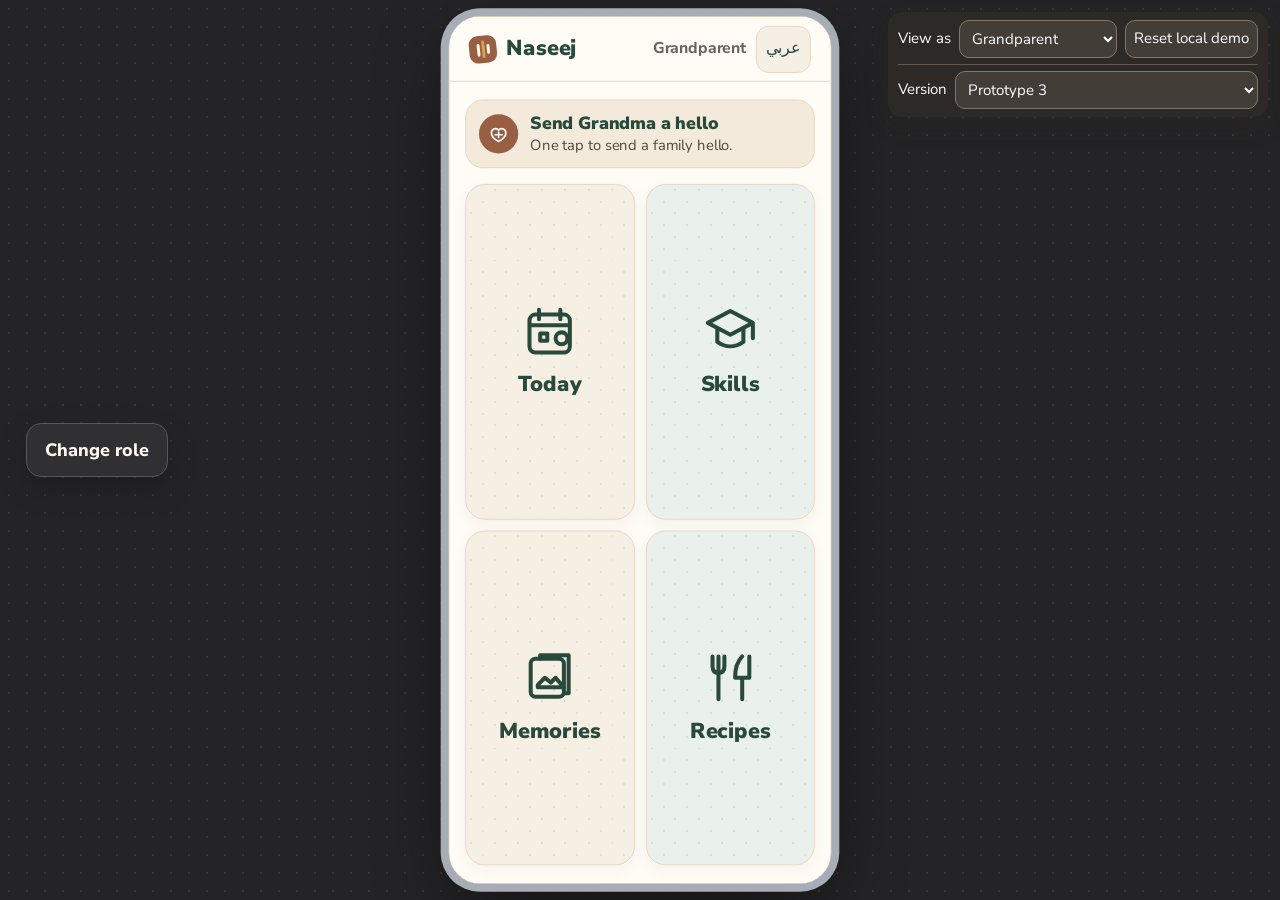
==== commit ec6ea66d: "Add local V3 thinking-of-you card" ====
--- a/index.html
+++ b/index.html
@@ -17,7 +17,7 @@
         <select id="role-switch"><option value="Grandparent">Grandparent</option><option value="Parent">Parent</option><option value="Grandchild">Grandchild</option></select>
         <button type="button" id="reset-demo" class="demo-reset">Reset local demo</button>
       </div>
-      <div class="demo-version-row"><label for="version-select">Version</label><select id="version-select" aria-label="Version"><option value="v1">Prototype 1</option><option value="v2" selected>Prototype 2</option></select></div>
+      <div class="demo-version-row"><label for="version-select">Version</label><select id="version-select" aria-label="Version"><option value="v1">Prototype 1</option><option value="v2">Prototype 2</option><option value="v3">Prototype 3</option></select></div>
     </div>
   </details>
   <button type="button" id="show-role-choice" class="stage-role-button" hidden>Change role</button>
